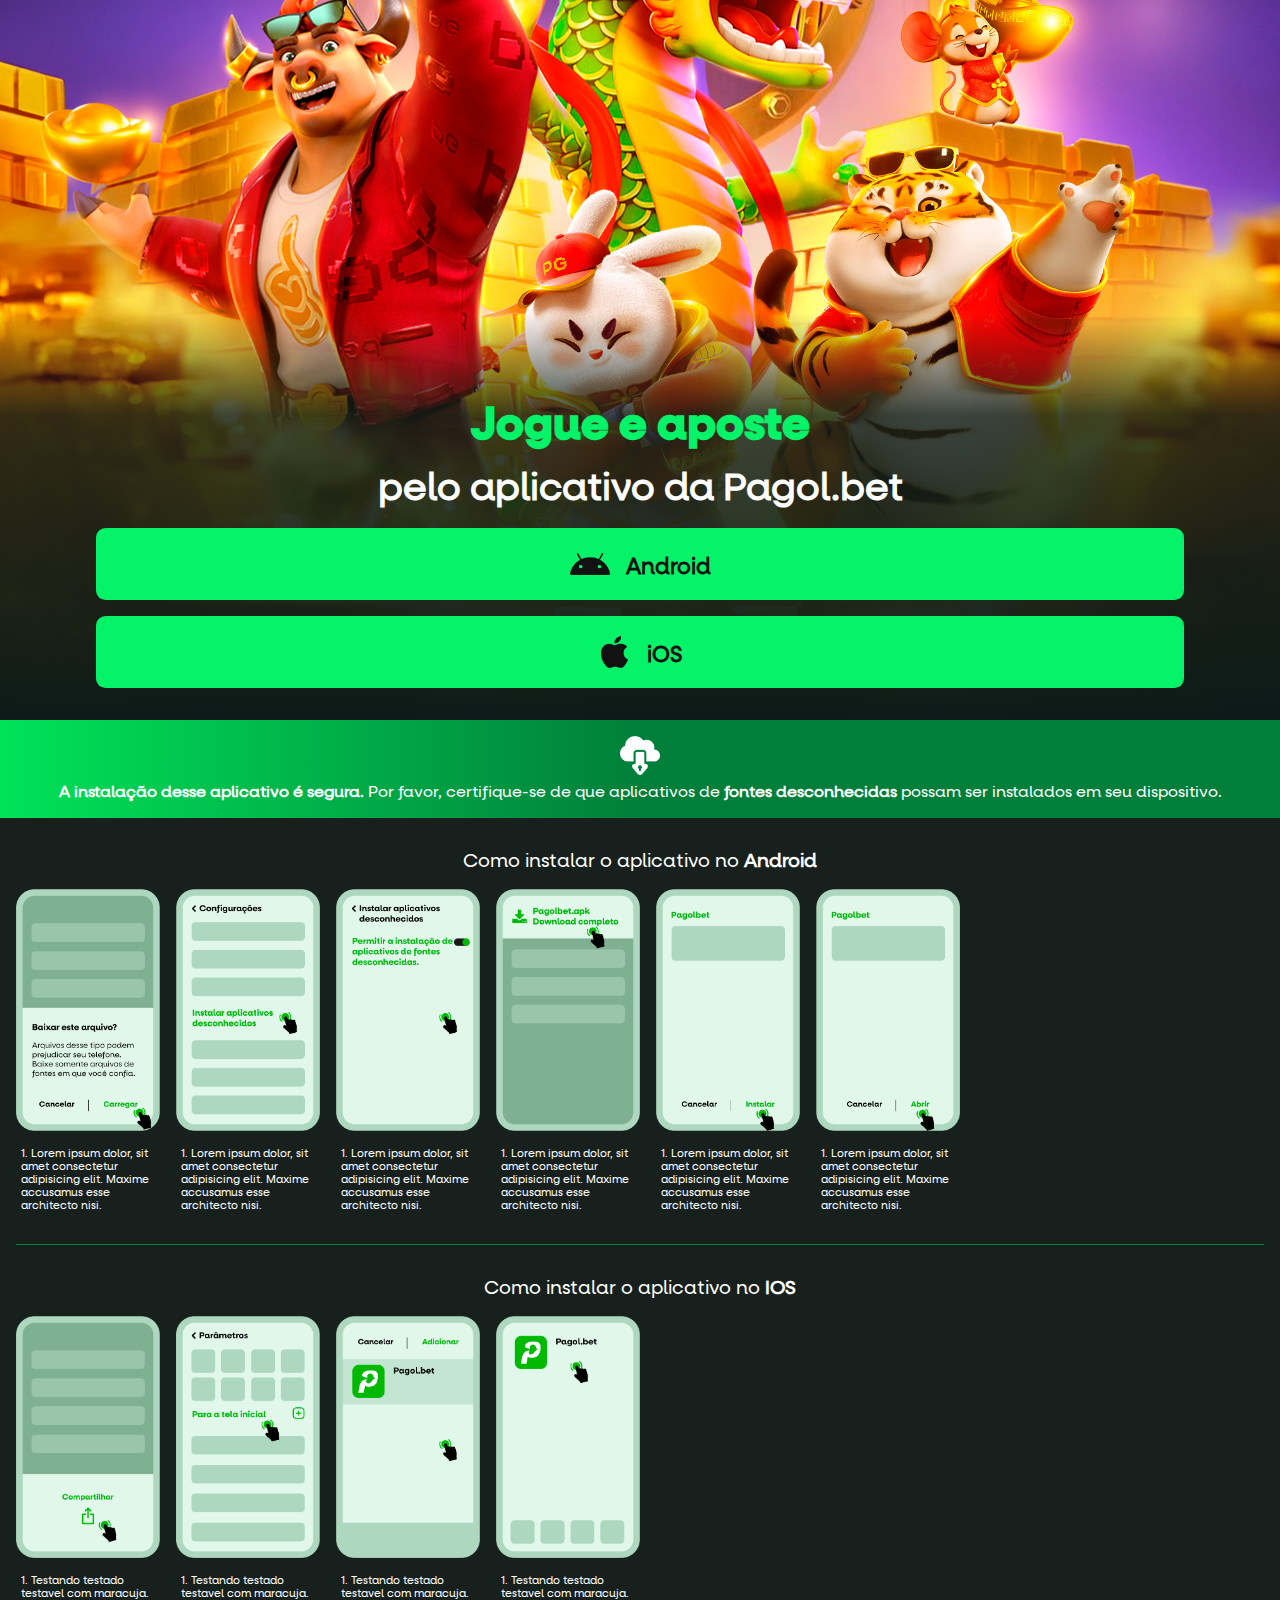
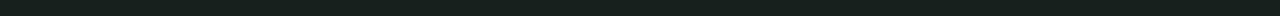
==== index.html @ ca99b4d1 "save" ====
<!DOCTYPE html>
<html lang="pt-br">
  <head>
    <meta charset="UTF-8" />
    <link rel="stylesheet" href="style.css" />
    <meta
      name="viewport"
      content="width=device-width,initial-scale=1,shrink-to-fit=no,maximum-scale=5,viewport-fit=cover"
    />
  </head>
  <body>
    <div class="container">
      <div class="lp-destaque-container">
        <div class="lp-destaque-content">
          <h1>Jogue e aposte</h1>
          <h2>pelo aplicativo da Pagol.bet</h2>
          <div class="lp-destaque-btns">
            <button class="lp-destaque-btn-android">
              <img src="./images/ICONE ANDROID.png" alt="" />
              <span> Android </span>
            </button>
            <button class="lp-destaque-btn-ios">
              <img src="./images/ICONE iOS.png" alt="" />
              <span> iOS </span>
            </button>
          </div>
        </div>
      </div>
      <div class="lp-informative-container">
        <img src="./images/ICONE INSTALAÇÃO.png" alt="" />
        <p>
          <strong>A instalação desse aplicativo é segura.</strong> Por favor,
          certifique-se de que aplicativos de
          <strong>fontes desconhecidas</strong> possam ser instalados em seu
          dispositivo.
        </p>
      </div>
      <div class="lp-steps-android-container">
        <h4>Como instalar o aplicativo no <strong>Android</strong></h4>
        <div class="lp-slider-container">
          <div class="lp-slider-item">
            <img src="./images/ANDROID - CELULAR 01.png" alt="" />
            <span class="lp-slider-info"
              >1. Lorem ipsum dolor, sit amet consectetur adipisicing elit.
              Maxime accusamus esse architecto nisi.</span
            >
          </div>
          <div class="lp-slider-item">
            <img src="./images/ANDROID - CELULAR 02.png" alt="" />
            <span class="lp-slider-info"
              >1. Lorem ipsum dolor, sit amet consectetur adipisicing elit.
              Maxime accusamus esse architecto nisi.</span
            >
          </div>
          <div class="lp-slider-item">
            <img src="./images/ANDROID - CELULAR 03.png" alt="" />
            <span class="lp-slider-info"
              >1. Lorem ipsum dolor, sit amet consectetur adipisicing elit.
              Maxime accusamus esse architecto nisi.</span
            >
          </div>
          <div class="lp-slider-item">
            <img src="./images/ANDROID - CELULAR 04.png" alt="" />
            <span class="lp-slider-info"
              >1. Lorem ipsum dolor, sit amet consectetur adipisicing elit.
              Maxime accusamus esse architecto nisi.</span
            >
          </div>
          <div class="lp-slider-item">
            <img src="./images/ANDROID - CELULAR 05.png" alt="" />
            <span class="lp-slider-info"
              >1. Lorem ipsum dolor, sit amet consectetur adipisicing elit.
              Maxime accusamus esse architecto nisi.</span
            >
          </div>
          <div class="lp-slider-item">
            <img src="./images/ANDROID - CELULAR 06.png" alt="" />
            <span class="lp-slider-info"
              >1. Lorem ipsum dolor, sit amet consectetur adipisicing elit.
              Maxime accusamus esse architecto nisi.</span
            >
          </div>
        </div>
      </div>
      <hr />
      <div class="lp-steps-ios-container">
        <h4>Como instalar o aplicativo no <strong>IOS</strong></h4>
        <div class="lp-slider-container">
          <div class="lp-slider-item">
            <img src="./images/iOS - CELULAR 01.png" alt="" />
            <span class="lp-slider-info"
              >1. Testando testado testavel com maracuja.</span
            >
          </div>
          <div class="lp-slider-item">
            <img src="./images/iOS - CELULAR 02.png" alt="" />
            <span class="lp-slider-info"
              >1. Testando testado testavel com maracuja.</span
            >
          </div>
          <div class="lp-slider-item">
            <img src="./images/iOS - CELULAR 03.png" alt="" />
            <span class="lp-slider-info"
              >1. Testando testado testavel com maracuja.</span
            >
          </div>
          <div class="lp-slider-item">
            <img src="./images/iOS - CELULAR 04.png" alt="" />
            <span class="lp-slider-info"
              >1. Testando testado testavel com maracuja.</span
            >
          </div>
        </div>
      </div>
    </div>
  </body>
</html>
---- style.css ----
* {
  margin: 0;
  padding: 0;
  box-sizing: border-box;
}

@font-face {
  font-family: "Neulis";
  src: url("./fonts/NeulisAlt-Regular.ttf") format("truetype");
}

@font-face {
  font-family: "Neulis-Bold";
  src: url("./fonts/NeulisAlt-Bold.ttf") format("truetype");
}

body {
  background-color: #18201d;
}

.container {
  display: flex;
  flex-direction: column;
  font-family: "Neulis", sans-serif;
  gap: 1rem;
}

/* destaque */

.lp-destaque-container {
  background-image: url("./images/BACKGROUND\ PERSONAGENS.jpg");
  background-repeat: no-repeat;
  background-size: cover;
  background-position: center;

  display: flex;
  flex-direction: column;
  justify-content: flex-end;
  min-height: 45rem;
}

.lp-destaque-content {
  background: linear-gradient(0deg, #0c1b18 0%, #0c1b18cb 75%, #0c1b1800 100%);
  display: flex;
  padding-top: 5.5rem;
  flex-direction: column;
  align-items: center;
  height: 100%;
  gap: 1rem;
  padding-bottom: 2rem;
}

.lp-destaque-content h1 {
  max-width: 85%;
  font-size: 2.9rem;
  line-height: 3rem;
  font-family: "Neulis-Bold", sans-serif;
  color: #04f368;
}

.lp-destaque-content h2 {
  max-width: 85%;
  font-size: 2.4rem;
  color: #fff;
}

.lp-destaque-btns {
  max-width: 85%;
  display: flex;
  flex-direction: column;
  gap: 1rem;
  width: 100%;
}

.lp-destaque-btns button {
  height: 4.5rem;
  display: flex;
  align-items: center;
  justify-content: center;
  gap: 1rem;
  background-color: #04f368;
  border-radius: 0.6rem;
  border: none;
}

.lp-destaque-btns span {
  margin-top: 0.4rem;
  font-size: 1.4rem;
  font-weight: bold;
  font-family: "Neulis", sans-serif;
  color: #111213;
}

.lp-destaque-btns img {
  width: 2.5rem;
  max-height: 2.5rem;
  object-fit: contain;
}

.lp-destaque-btn-ios img {
  width: 2rem;
  max-height: 2rem;
}

/* info card */

.lp-informative-container {
  background: linear-gradient(90deg, #00e358 0%, #007f3a 50%, #007f3a 100%);
  display: flex;
  flex-direction: column;
  align-items: center;
  gap: 0.5rem;
  padding: 1rem 0.5rem;
  margin-top: -1rem;
}

.lp-informative-container img {
  width: 2.5rem;
  max-height: 2.5rem;
  object-fit: contain;
}

.lp-informative-container p {
  color: #fff;
  text-align: center;
}

/* steps android e ios*/

.lp-steps-android-container,
.lp-steps-ios-container {
  display: flex;
  flex-direction: column;
  gap: 1rem;
  padding: 1rem 0;
}

.lp-steps-android-container h4,
.lp-steps-ios-container h4 {
  font-size: 1.2rem;
  font-family: "Neulis", sans-serif;
  color: #fff;
  font-weight: 400;
  text-align: center;
}

/* slider */

.lp-slider-container {
  display: flex;
  flex-wrap: nowrap;
  gap: 1rem;
  overflow-x: scroll;
  padding: 0 1rem;
}

.lp-slider-container::-webkit-scrollbar {
  display: none;
}

.lp-slider-item {
  display: flex;
  flex-direction: column;
  gap: 1rem;
  width: fit-content;
  max-width: 9rem;
  justify-content: center;
  align-items: center;
}

.lp-slider-info {
  color: #fff;
  font-size: 0.7rem;
  max-width: 100%;
  padding: 0 0.3rem;
}

.lp-slider-item img {
  width: 15.5rem;
  max-height: 15.5rem;
  max-width: 9rem;
  object-fit: contain;
}

hr {
  background-color: #008238;
  border: none;
  height: 1px;
  margin: 0 1rem;
}
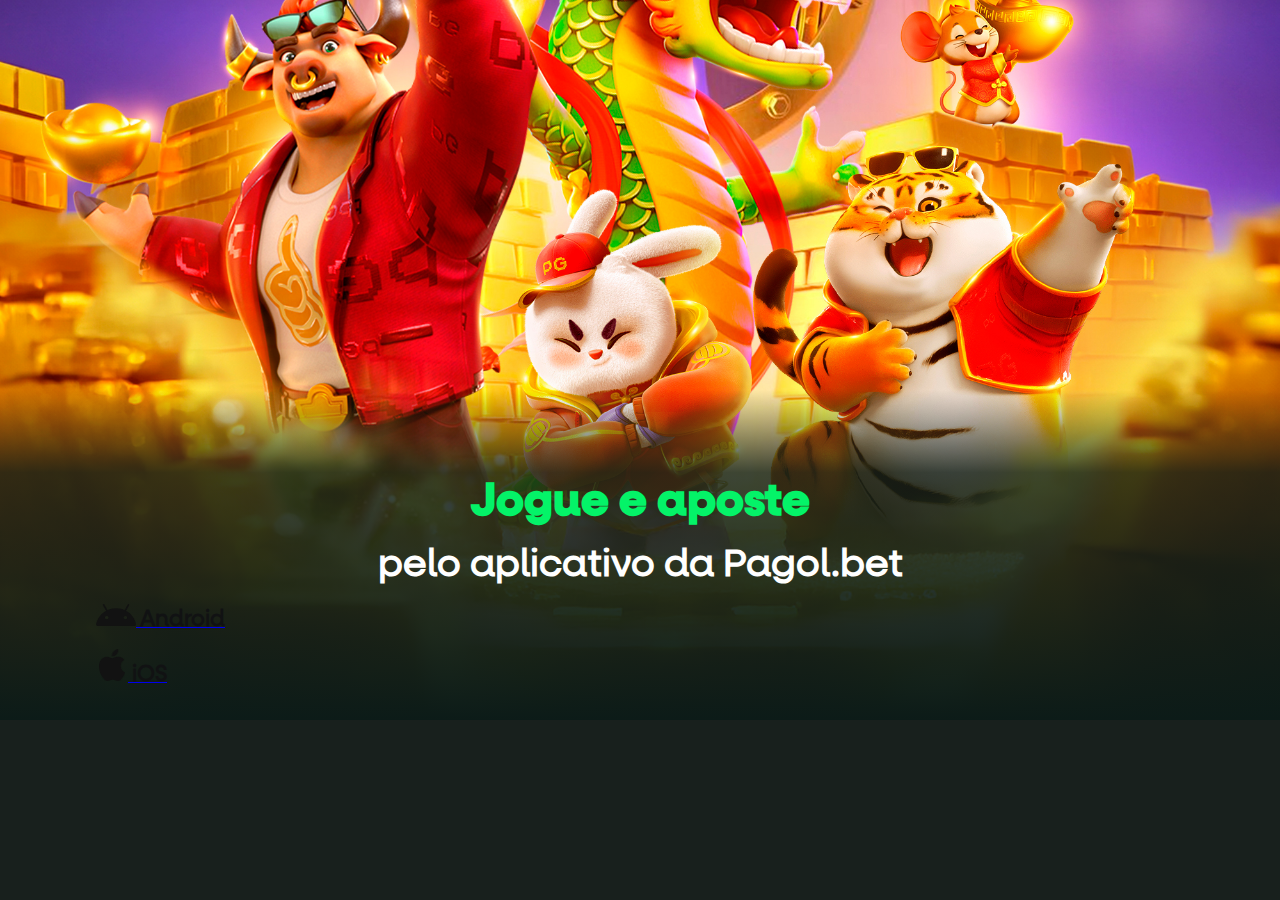
==== commit 5a18ec79: "save" ====
--- a/index.html
+++ b/index.html
@@ -1,8 +1,46 @@
 <!DOCTYPE html>
-<html lang="pt-br">
+<html lang="en">
   <head>
     <meta charset="UTF-8" />
-    <link rel="stylesheet" href="style.css" />
+    <link rel="stylesheet" href="style.css?v=202402052423" />
+    <link rel="icon" href="/favicon.ico?version=202402052423" sizes="any" />
+    <link rel="icon" href="/favicon.ico?version=202402052423" sizes="16x16" />
+    <link rel="icon" href="/favicon.ico?version=202402052423" sizes="32x32" />
+    <link rel="icon" href="/favicon.ico?version=202402052423" sizes="48x48" />
+    <link rel="icon" href="/favicon.ico?version=202402052423" sizes="64x64" />
+    <link rel="icon" href="/favicon.ico?version=202402052423" sizes="96x96" />
+    <link rel="icon" href="/favicon.ico?version=202402052423" sizes="192x192" />
+    <link rel="icon" href="/favicon.ico?version=202402052423" sizes="256x256" />
+    <link
+      rel="apple-touch-icon"
+      type="image/png"
+      sizes="120x120"
+      href="/favicon-apple.png?version=202402052423"
+    />
+    <link
+      rel="apple-touch-icon"
+      type="image/png"
+      sizes="152x152"
+      href="/favicon-apple.png?version=202402052423"
+    />
+    <link
+      rel="apple-touch-icon"
+      type="image/png"
+      sizes="167x167"
+      href="/favicon-apple.png?version=202402052423"
+    />
+    <link
+      rel="apple-touch-icon"
+      type="image/png"
+      sizes="180x180"
+      href="/favicon-apple.png?version=202402052423"
+    />
+    <link
+      rel="icon"
+      type="image/png"
+      sizes="192x192"
+      href="/favicon-apple.png?version=202402052423"
+    />
     <meta
       name="viewport"
       content="width=device-width,initial-scale=1,shrink-to-fit=no,maximum-scale=5,viewport-fit=cover"
@@ -15,100 +53,14 @@
           <h1>Jogue e aposte</h1>
           <h2>pelo aplicativo da Pagol.bet</h2>
           <div class="lp-destaque-btns">
-            <button class="lp-destaque-btn-android">
+            <a href="/android/" target="_self" class="lp-destaque-btn-android">
               <img src="./images/ICONE ANDROID.png" alt="" />
               <span> Android </span>
-            </button>
-            <button class="lp-destaque-btn-ios">
+            </a>
+            <a href="/ios/" class="lp-destaque-btn-ios">
               <img src="./images/ICONE iOS.png" alt="" />
               <span> iOS </span>
-            </button>
-          </div>
-        </div>
-      </div>
-      <div class="lp-informative-container">
-        <img src="./images/ICONE INSTALAÇÃO.png" alt="" />
-        <p>
-          <strong>A instalação desse aplicativo é segura.</strong> Por favor,
-          certifique-se de que aplicativos de
-          <strong>fontes desconhecidas</strong> possam ser instalados em seu
-          dispositivo.
-        </p>
-      </div>
-      <div class="lp-steps-android-container">
-        <h4>Como instalar o aplicativo no <strong>Android</strong></h4>
-        <div class="lp-slider-container">
-          <div class="lp-slider-item">
-            <img src="./images/ANDROID - CELULAR 01.png" alt="" />
-            <span class="lp-slider-info"
-              >1. Lorem ipsum dolor, sit amet consectetur adipisicing elit.
-              Maxime accusamus esse architecto nisi.</span
-            >
-          </div>
-          <div class="lp-slider-item">
-            <img src="./images/ANDROID - CELULAR 02.png" alt="" />
-            <span class="lp-slider-info"
-              >1. Lorem ipsum dolor, sit amet consectetur adipisicing elit.
-              Maxime accusamus esse architecto nisi.</span
-            >
-          </div>
-          <div class="lp-slider-item">
-            <img src="./images/ANDROID - CELULAR 03.png" alt="" />
-            <span class="lp-slider-info"
-              >1. Lorem ipsum dolor, sit amet consectetur adipisicing elit.
-              Maxime accusamus esse architecto nisi.</span
-            >
-          </div>
-          <div class="lp-slider-item">
-            <img src="./images/ANDROID - CELULAR 04.png" alt="" />
-            <span class="lp-slider-info"
-              >1. Lorem ipsum dolor, sit amet consectetur adipisicing elit.
-              Maxime accusamus esse architecto nisi.</span
-            >
-          </div>
-          <div class="lp-slider-item">
-            <img src="./images/ANDROID - CELULAR 05.png" alt="" />
-            <span class="lp-slider-info"
-              >1. Lorem ipsum dolor, sit amet consectetur adipisicing elit.
-              Maxime accusamus esse architecto nisi.</span
-            >
-          </div>
-          <div class="lp-slider-item">
-            <img src="./images/ANDROID - CELULAR 06.png" alt="" />
-            <span class="lp-slider-info"
-              >1. Lorem ipsum dolor, sit amet consectetur adipisicing elit.
-              Maxime accusamus esse architecto nisi.</span
-            >
-          </div>
-        </div>
-      </div>
-      <hr />
-      <div class="lp-steps-ios-container">
-        <h4>Como instalar o aplicativo no <strong>IOS</strong></h4>
-        <div class="lp-slider-container">
-          <div class="lp-slider-item">
-            <img src="./images/iOS - CELULAR 01.png" alt="" />
-            <span class="lp-slider-info"
-              >1. Testando testado testavel com maracuja.</span
-            >
-          </div>
-          <div class="lp-slider-item">
-            <img src="./images/iOS - CELULAR 02.png" alt="" />
-            <span class="lp-slider-info"
-              >1. Testando testado testavel com maracuja.</span
-            >
-          </div>
-          <div class="lp-slider-item">
-            <img src="./images/iOS - CELULAR 03.png" alt="" />
-            <span class="lp-slider-info"
-              >1. Testando testado testavel com maracuja.</span
-            >
-          </div>
-          <div class="lp-slider-item">
-            <img src="./images/iOS - CELULAR 04.png" alt="" />
-            <span class="lp-slider-info"
-              >1. Testando testado testavel com maracuja.</span
-            >
+            </a>
           </div>
         </div>
       </div>
